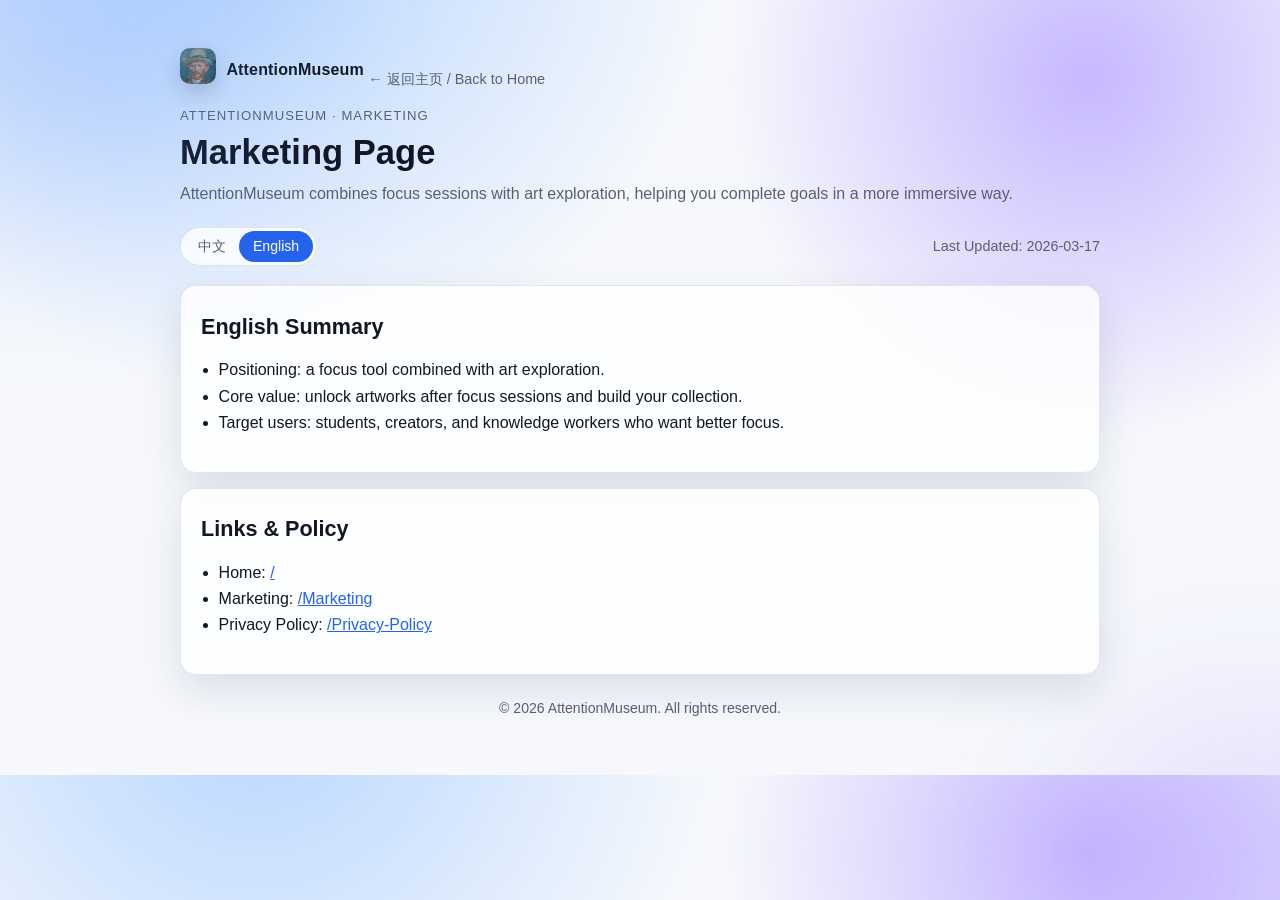
==== Marketing/index.html @ bc953294 "feat: initialize AttentionMuseum homepage for GitHub Pages - add landing page with app icon only  - " ====
<!doctype html>
<html lang="zh-CN">
  <head>
    <meta charset="UTF-8" />
    <meta name="viewport" content="width=device-width, initial-scale=1.0" />
    <title>AttentionMuseum 营销页 | Marketing</title>
    <meta name="description" content="AttentionMuseum 应用介绍与支持信息。" />
    <link rel="icon" type="image/png" sizes="32x32" href="../assets/favicon-light-32.png" media="(prefers-color-scheme: light)" />
    <link rel="icon" type="image/png" sizes="32x32" href="../assets/favicon-dark-32.png" media="(prefers-color-scheme: dark)" />
    <link rel="icon" type="image/png" sizes="32x32" href="../assets/favicon-light-32.png" />
    <link rel="apple-touch-icon" sizes="180x180" href="../assets/apple-touch-icon.png" />
    <link rel="stylesheet" href="../styles.css" />
  </head>
  <body>
    <div class="bg-orb orb-1" aria-hidden="true"></div>
    <div class="bg-orb orb-2" aria-hidden="true"></div>

    <main class="container">
      <header class="hero">
        <a class="brand brand-home-link" href="../" aria-label="返回主页">
          <picture>
            <source srcset="../assets/attentionmuseum-dark.png" media="(prefers-color-scheme: dark)" />
            <img src="../assets/attentionmuseum-light.png" alt="AttentionMuseum App Icon" class="brand-icon" />
          </picture>
          <span class="brand-text">AttentionMuseum</span>
        </a>
        <a class="home-link" href="../">← 返回主页 / Back to Home</a>

        <p class="eyebrow" data-i18n="eyebrow">AttentionMuseum · Marketing</p>
        <h1 data-i18n="title">应用介绍</h1>
        <p class="subtitle" data-i18n="subtitle">
          AttentionMuseum 是一款把专注时长与艺术探索结合在一起的应用，帮助你在沉浸中完成专注目标。
        </p>

        <div class="toolbar">
          <div class="lang-switch" role="tablist" aria-label="Language switch">
            <button id="lang-zh" class="active" type="button" role="tab" aria-selected="true">中文</button>
            <button id="lang-en" type="button" role="tab" aria-selected="false">English</button>
          </div>
          <p class="updated" data-i18n="updated">最后更新：2026-03-17</p>
        </div>
      </header>

      <section class="card" data-lang="zh">
        <h2>中文简介</h2>
        <ul>
          <li>产品定位：专注工具 + 艺术探索。</li>
          <li>核心体验：完成专注后解锁艺术作品并沉淀收藏。</li>
          <li>适用人群：希望提升专注效率的学生、创作者与知识工作者。</li>
        </ul>
      </section>

      <section class="card" data-lang="zh">
        <h2>地址与政策</h2>
        <ul>
          <li>主页：<a href="../">/</a></li>
          <li>营销页：<a href="../Marketing/">/Marketing</a></li>
          <li>隐私政策：<a href="../Privacy-Policy/">/Privacy-Policy</a></li>
        </ul>
      </section>

      <section class="card" data-lang="en" hidden>
        <h2>English Summary</h2>
        <ul>
          <li>Positioning: a focus tool combined with art exploration.</li>
          <li>Core value: unlock artworks after focus sessions and build your collection.</li>
          <li>Target users: students, creators, and knowledge workers who want better focus.</li>
        </ul>
      </section>

      <section class="card" data-lang="en" hidden>
        <h2>Links & Policy</h2>
        <ul>
          <li>Home: <a href="../">/</a></li>
          <li>Marketing: <a href="../Marketing/">/Marketing</a></li>
          <li>Privacy Policy: <a href="../Privacy-Policy/">/Privacy-Policy</a></li>
        </ul>
      </section>

      <footer>
        <p>© <span id="year"></span> AttentionMuseum. All rights reserved.</p>
      </footer>
    </main>

    <script>
      const zhBtn = document.getElementById("lang-zh");
      const enBtn = document.getElementById("lang-en");
      const sections = document.querySelectorAll("[data-lang]");
      const yearEl = document.getElementById("year");
      const i18nNodes = document.querySelectorAll("[data-i18n]");

      const copy = {
        zh: {
          eyebrow: "AttentionMuseum · 营销页",
          title: "应用介绍",
          subtitle: "AttentionMuseum 是一款把专注时长与艺术探索结合在一起的应用，帮助你在沉浸中完成专注目标。",
          updated: "最后更新：2026-03-17"
        },
        en: {
          eyebrow: "AttentionMuseum · Marketing",
          title: "Marketing Page",
          subtitle: "AttentionMuseum combines focus sessions with art exploration, helping you complete goals in a more immersive way.",
          updated: "Last Updated: 2026-03-17"
        }
      };

      function setLanguage(lang) {
        for (const section of sections) {
          const visible = section.dataset.lang === lang;
          section.hidden = !visible;
        }

        zhBtn.classList.toggle("active", lang === "zh");
        enBtn.classList.toggle("active", lang === "en");
        zhBtn.setAttribute("aria-selected", String(lang === "zh"));
        enBtn.setAttribute("aria-selected", String(lang === "en"));

        for (const node of i18nNodes) {
          const key = node.dataset.i18n;
          if (copy[lang][key]) {
            node.textContent = copy[lang][key];
          }
        }

        document.documentElement.lang = lang === "zh" ? "zh-CN" : "en";
        localStorage.setItem("attentionmuseum_lang", lang);
      }

      zhBtn.addEventListener("click", () => setLanguage("zh"));
      enBtn.addEventListener("click", () => setLanguage("en"));

      const saved = localStorage.getItem("attentionmuseum_lang");
      const browserLang = navigator.language.toLowerCase();
      const initialLang = saved || (browserLang.startsWith("zh") ? "zh" : "en");

      setLanguage(initialLang);
      yearEl.textContent = String(new Date().getFullYear());
    </script>
  </body>
</html>
---- styles.css ----
:root {
  color-scheme: light dark;
  --bg: #f6f8fc;
  --card-bg: rgba(255, 255, 255, 0.8);
  --text: #101623;
  --muted: #596071;
  --line: rgba(16, 22, 35, 0.1);
  --accent: #2563eb;
  --shadow: 0 16px 40px rgba(24, 39, 75, 0.12);
}

@media (prefers-color-scheme: dark) {
  :root {
    --bg: #0b1020;
    --card-bg: rgba(16, 22, 42, 0.72);
    --text: #e9eefc;
    --muted: #9aa4ba;
    --line: rgba(233, 238, 252, 0.12);
    --accent: #7aa2ff;
    --shadow: 0 16px 40px rgba(0, 0, 0, 0.35);
  }
}

* {
  box-sizing: border-box;
}

html,
body {
  margin: 0;
  padding: 0;
  background: radial-gradient(circle at 20% -10%, #b7d6ff 0%, transparent 35%),
    radial-gradient(circle at 85% 10%, #c7b8ff 0%, transparent 28%), var(--bg);
  color: var(--text);
  font-family: "SF Pro Text", "PingFang SC", "Helvetica Neue", sans-serif;
  line-height: 1.65;
}

.bg-orb {
  position: fixed;
  filter: blur(100px);
  opacity: 0.25;
  pointer-events: none;
}

.orb-1 {
  top: -10rem;
  left: -8rem;
  width: 22rem;
  height: 22rem;
  background: #4f8dff;
}

.orb-2 {
  right: -8rem;
  bottom: -8rem;
  width: 18rem;
  height: 18rem;
  background: #9a7bff;
}

.container {
  width: min(920px, 92vw);
  margin: 0 auto;
  padding: 3rem 0 2.5rem;
}

.hero {
  margin-bottom: 1.2rem;
}

.brand {
  display: inline-flex;
  align-items: center;
  gap: 0.65rem;
  margin-bottom: 0.8rem;
}

.brand-icon {
  width: 2.25rem;
  height: 2.25rem;
  border-radius: 0.62rem;
  box-shadow: 0 8px 22px rgba(0, 0, 0, 0.18);
}

.brand-text {
  font-size: 1rem;
  font-weight: 700;
  letter-spacing: 0.01em;
}

.brand-home-link {
  text-decoration: none;
  color: inherit;
}

.home-link {
  display: inline-block;
  margin: 0.15rem 0 0.75rem;
  font-size: 0.9rem;
  text-decoration: none;
  color: var(--muted);
}

.home-link:hover {
  color: var(--text);
}

.eyebrow {
  text-transform: uppercase;
  font-size: 0.82rem;
  letter-spacing: 0.08em;
  color: var(--muted);
  margin: 0;
}

h1 {
  margin: 0.3rem 0 0.5rem;
  font-size: clamp(1.8rem, 2.7vw, 2.7rem);
  line-height: 1.2;
}

.subtitle {
  margin: 0;
  color: var(--muted);
}

.toolbar {
  margin-top: 1.2rem;
  display: flex;
  flex-wrap: wrap;
  justify-content: space-between;
  align-items: center;
  gap: 0.75rem;
}

.lang-switch {
  display: inline-flex;
  border: 1px solid var(--line);
  border-radius: 999px;
  padding: 0.2rem;
  background: var(--card-bg);
  backdrop-filter: saturate(140%) blur(10px);
}

.lang-switch button {
  border: 0;
  background: transparent;
  color: var(--muted);
  padding: 0.38rem 0.85rem;
  border-radius: 999px;
  cursor: pointer;
  font-size: 0.88rem;
}

.lang-switch button.active {
  background: var(--accent);
  color: #fff;
}

.updated {
  color: var(--muted);
  margin: 0;
  font-size: 0.9rem;
}

.card {
  background: var(--card-bg);
  backdrop-filter: saturate(150%) blur(14px);
  border: 1px solid var(--line);
  border-radius: 16px;
  box-shadow: var(--shadow);
  padding: 1.2rem 1.25rem;
  margin: 0.95rem 0;
}

h2 {
  font-size: 1.35rem;
  margin: 0.2rem 0 0.8rem;
}

h3 {
  margin-top: 1rem;
  margin-bottom: 0.3rem;
  font-size: 1.06rem;
}

p,
ul {
  margin-top: 0;
}

ul {
  padding-left: 1.1rem;
}

a {
  color: var(--accent);
}

footer {
  margin-top: 1.4rem;
  color: var(--muted);
  font-size: 0.88rem;
  text-align: center;
}

.version {
  margin: 0.2rem 0 0;
  opacity: 0.9;
}

@media (max-width: 640px) {
  .container {
    padding-top: 1.8rem;
  }

  .card {
    border-radius: 14px;
    padding: 1rem;
  }
}
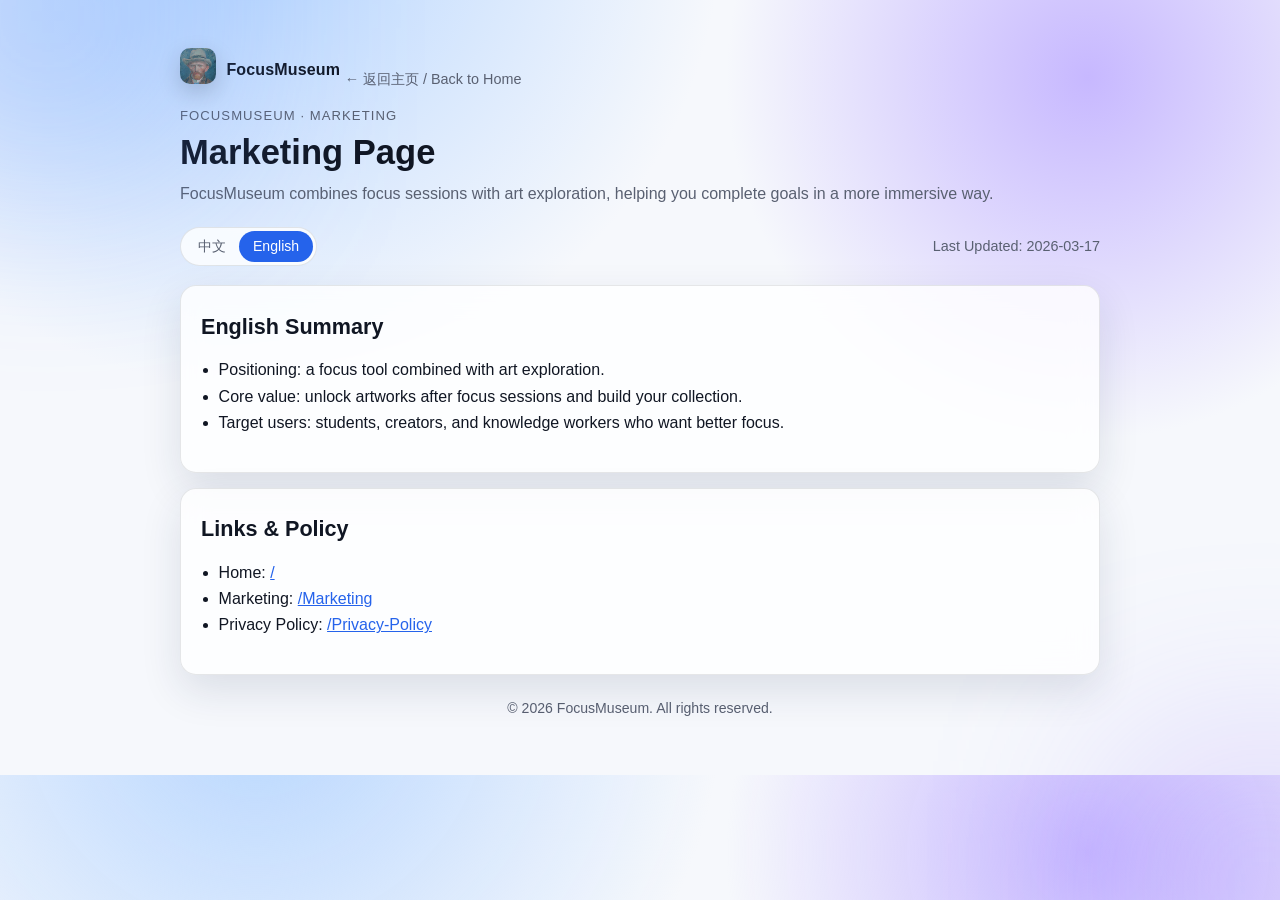
==== commit b70998c1: "fix: rename branding to FocusMuseum and 注意力博物馆 - update homepage title and description  - update Pri" ====
--- a/Marketing/index.html
+++ b/Marketing/index.html
@@ -3,8 +3,8 @@
   <head>
     <meta charset="UTF-8" />
     <meta name="viewport" content="width=device-width, initial-scale=1.0" />
-    <title>AttentionMuseum 营销页 | Marketing</title>
-    <meta name="description" content="AttentionMuseum 应用介绍与支持信息。" />
+    <title>FocusMuseum（注意力博物馆）营销页 | Marketing</title>
+    <meta name="description" content="FocusMuseum（注意力博物馆）应用介绍与支持信息。" />
     <link rel="icon" type="image/png" sizes="32x32" href="../assets/favicon-light-32.png" media="(prefers-color-scheme: light)" />
     <link rel="icon" type="image/png" sizes="32x32" href="../assets/favicon-dark-32.png" media="(prefers-color-scheme: dark)" />
     <link rel="icon" type="image/png" sizes="32x32" href="../assets/favicon-light-32.png" />
@@ -20,16 +20,16 @@
         <a class="brand brand-home-link" href="../" aria-label="返回主页">
           <picture>
             <source srcset="../assets/attentionmuseum-dark.png" media="(prefers-color-scheme: dark)" />
-            <img src="../assets/attentionmuseum-light.png" alt="AttentionMuseum App Icon" class="brand-icon" />
+            <img src="../assets/attentionmuseum-light.png" alt="FocusMuseum App Icon" class="brand-icon" />
           </picture>
-          <span class="brand-text">AttentionMuseum</span>
+          <span class="brand-text">FocusMuseum</span>
         </a>
         <a class="home-link" href="../">← 返回主页 / Back to Home</a>
 
-        <p class="eyebrow" data-i18n="eyebrow">AttentionMuseum · Marketing</p>
+        <p class="eyebrow" data-i18n="eyebrow">FocusMuseum · Marketing</p>
         <h1 data-i18n="title">应用介绍</h1>
         <p class="subtitle" data-i18n="subtitle">
-          AttentionMuseum 是一款把专注时长与艺术探索结合在一起的应用，帮助你在沉浸中完成专注目标。
+          注意力博物馆（FocusMuseum）是一款把专注时长与艺术探索结合在一起的应用，帮助你在沉浸中完成专注目标。
         </p>
 
         <div class="toolbar">
@@ -78,7 +78,7 @@
       </section>
 
       <footer>
-        <p>© <span id="year"></span> AttentionMuseum. All rights reserved.</p>
+        <p>© <span id="year"></span> FocusMuseum. All rights reserved.</p>
       </footer>
     </main>
 
@@ -91,15 +91,15 @@
 
       const copy = {
         zh: {
-          eyebrow: "AttentionMuseum · 营销页",
+          eyebrow: "FocusMuseum · 营销页",
           title: "应用介绍",
-          subtitle: "AttentionMuseum 是一款把专注时长与艺术探索结合在一起的应用，帮助你在沉浸中完成专注目标。",
+          subtitle: "注意力博物馆（FocusMuseum）是一款把专注时长与艺术探索结合在一起的应用，帮助你在沉浸中完成专注目标。",
           updated: "最后更新：2026-03-17"
         },
         en: {
-          eyebrow: "AttentionMuseum · Marketing",
+          eyebrow: "FocusMuseum · Marketing",
           title: "Marketing Page",
-          subtitle: "AttentionMuseum combines focus sessions with art exploration, helping you complete goals in a more immersive way.",
+          subtitle: "FocusMuseum combines focus sessions with art exploration, helping you complete goals in a more immersive way.",
           updated: "Last Updated: 2026-03-17"
         }
       };
@@ -123,13 +123,13 @@
         }
 
         document.documentElement.lang = lang === "zh" ? "zh-CN" : "en";
-        localStorage.setItem("attentionmuseum_lang", lang);
+        localStorage.setItem("focusmuseum_lang", lang);
       }
 
       zhBtn.addEventListener("click", () => setLanguage("zh"));
       enBtn.addEventListener("click", () => setLanguage("en"));
 
-      const saved = localStorage.getItem("attentionmuseum_lang");
+      const saved = localStorage.getItem("focusmuseum_lang");
       const browserLang = navigator.language.toLowerCase();
       const initialLang = saved || (browserLang.startsWith("zh") ? "zh" : "en");
 
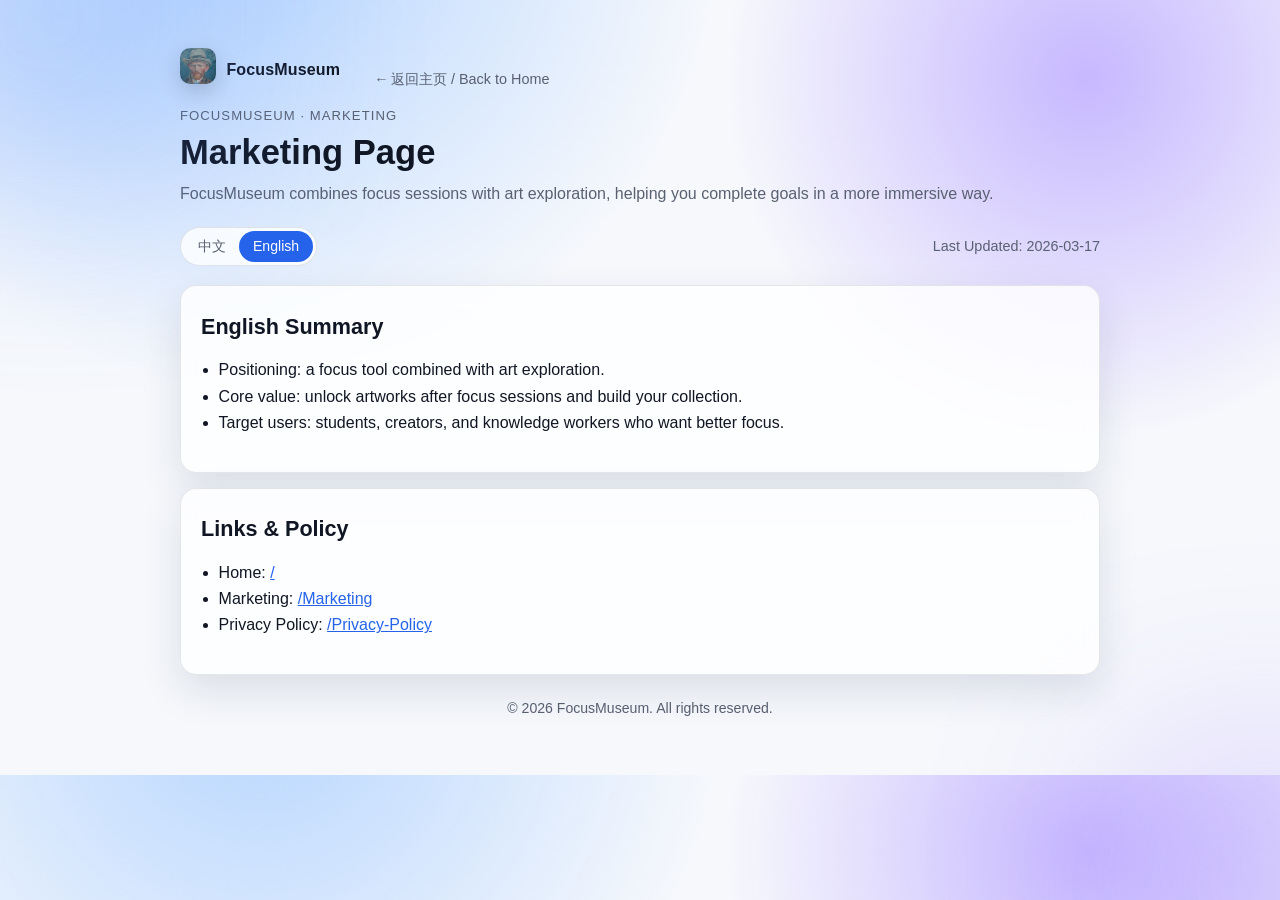
==== commit d7267a76: "fix: precisely align back-home text with brand label - render arrow via pseudo-element to avoid text" ====
--- a/Marketing/index.html
+++ b/Marketing/index.html
@@ -24,7 +24,7 @@
           </picture>
           <span class="brand-text">FocusMuseum</span>
         </a>
-        <a class="home-link" href="../">← 返回主页 / Back to Home</a>
+        <a class="home-link" href="../">返回主页 / Back to Home</a>
 
         <p class="eyebrow" data-i18n="eyebrow">FocusMuseum · Marketing</p>
         <h1 data-i18n="title">应用介绍</h1>
--- a/styles.css
+++ b/styles.css
@@ -7,6 +7,9 @@
   --line: rgba(16, 22, 35, 0.1);
   --accent: #2563eb;
   --shadow: 0 16px 40px rgba(24, 39, 75, 0.12);
+  --brand-icon-size: 2.25rem;
+  --brand-gap: 0.65rem;
+  --back-arrow-width: 1.05rem;
 }
 
 @media (prefers-color-scheme: dark) {
@@ -72,13 +75,13 @@
 .brand {
   display: inline-flex;
   align-items: center;
-  gap: 0.65rem;
+  gap: var(--brand-gap);
   margin-bottom: 0.8rem;
 }
 
 .brand-icon {
-  width: 2.25rem;
-  height: 2.25rem;
+  width: var(--brand-icon-size);
+  height: var(--brand-icon-size);
   border-radius: 0.62rem;
   box-shadow: 0 8px 22px rgba(0, 0, 0, 0.18);
 }
@@ -96,10 +99,20 @@
 
 .home-link {
   display: inline-block;
-  margin: 0.15rem 0 0.75rem;
+  position: relative;
+  margin: 0.15rem 0 0.75rem calc(var(--brand-icon-size) + var(--brand-gap) - var(--back-arrow-width));
+  padding-left: var(--back-arrow-width);
   font-size: 0.9rem;
+  line-height: 1.2;
   text-decoration: none;
   color: var(--muted);
+}
+
+.home-link::before {
+  content: "\2190";
+  position: absolute;
+  left: 0;
+  top: 0;
 }
 
 .home-link:hover {
